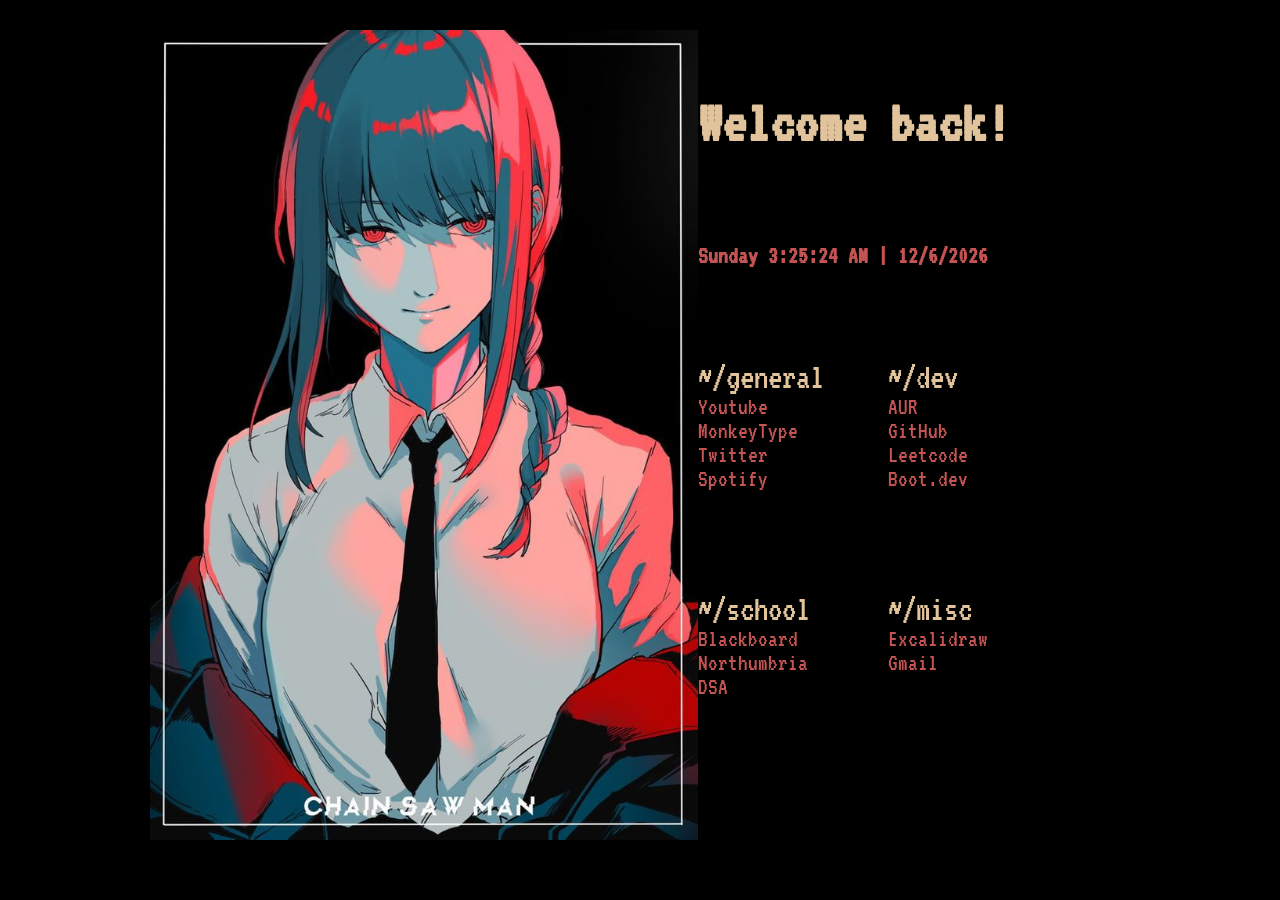
==== index.html @ 6bfe9e0e "Update index.html" ====
<!DOCTYPE html>
<html lang="en">
  <head>
    <meta charset="UTF-8" />
    <meta name="viewport" content="width=device-width, initial-scale=1.0" />
    <title>~/startpage</title>
    <link rel="stylesheet" href="style.css" />
  </head>
  <body>
    <div class="image-container">
      <img src="./makima.jpg" alt="makima" />
    </div>

    <nav>
      <h1 class="header-text">Welcome back!</h1>
      <h2 class="header-subtext" id="datetime">Day & Time | Date</h2>

      <ul>
        <li>~/general</li>
        <li><a href="https://www.youtube.com/">Youtube</a></li>
        <li><a href="https://monkeytype.com/">MonkeyType</a></li>
        <li><a href="https://twitter.com/?lang=en-gb">Twitter</a></li>
        <li><a href="https://open.spotify.com/">Spotify</a></li>
      </ul>
      <ul>
        <li>~/dev</li>
        <li><a href="https://aur.archlinux.org/packages">AUR</a></li>
        <li><a href="https://github.com/KyleDunbarDev">GitHub</a></li>
        <li><a href="https://leetcode.com/">Leetcode</a></li>
        <li><a href="https://www.boot.dev/">Boot.dev</a></li>
      </ul>
      <ul>
        <li>~/school</li>
        <li><a href="https://elp.northumbria.ac.uk">Blackboard</a></li>
        <li><a href="https://www.northumbria.ac.uk">Northumbria</a></li>
        <li>
          <a
            href="https://takeuforward.org/interviews/strivers-sde-sheet-top-coding-interview-problems/"
            >DSA</a
          >
        </li>
      </ul>
      <ul>
        <li>~/misc</li>
        <li><a href="https://excalidraw.com">Excalidraw</a></li>
        <li><a href="https://mail.google.com">Gmail</a></li>
      </ul>
    </nav>
    <script src="script.js"></script>
  </body>
</html>
---- style.css ----
/* GENERAL */
@import url("https://fonts.googleapis.com/css2?family=VT323&display=swap");

* {
  margin: 0;
  padding: 0;
  font-size: 24px;
}

body {
  font-family: "VT323", monospace;
  background-color: black;
  display: flex;
}

html {
  scroll-behavior: smooth;
  width: 1260px;
}

.image-container {
  width: auto;
  justify-content: center;
  flex: 1;
}
img {
  height: 90vh;
  width: auto;
  margin-left: 150px;
  margin-top: 30px;
}

nav {
  flex: 1;
  display: grid;
  /* gap: 50px; */
  grid-template-areas:
    "header header"
    "subheader subheader"
    "list1 list2"
    "list3 list4";
  grid-template-columns: 190px 190px;
  margin-top: 5vh;
  margin-bottom: 5vh;
}

h1 {
  color: #e2c49c;
  font-size: 2.5rem;
  padding-top: 2rem;

  grid-area: header;
}
h2 {
  color: #c45454;

  grid-area: subheader;
}
ul {
  width: 190px;
  gap: 0px;
  margin-bottom: 10px;
}
li {
  color: #e2c49c;
  text-decoration: none;
  list-style: none;
}
li:first-child {
  font-size: 1.5rem;
}

a {
  list-style: none;
  color: #c45454;
  text-decoration: none;
  justify-self: left;
}

a:hover {
  text-decoration: underline;
  text-underline-offset: 4px;
}
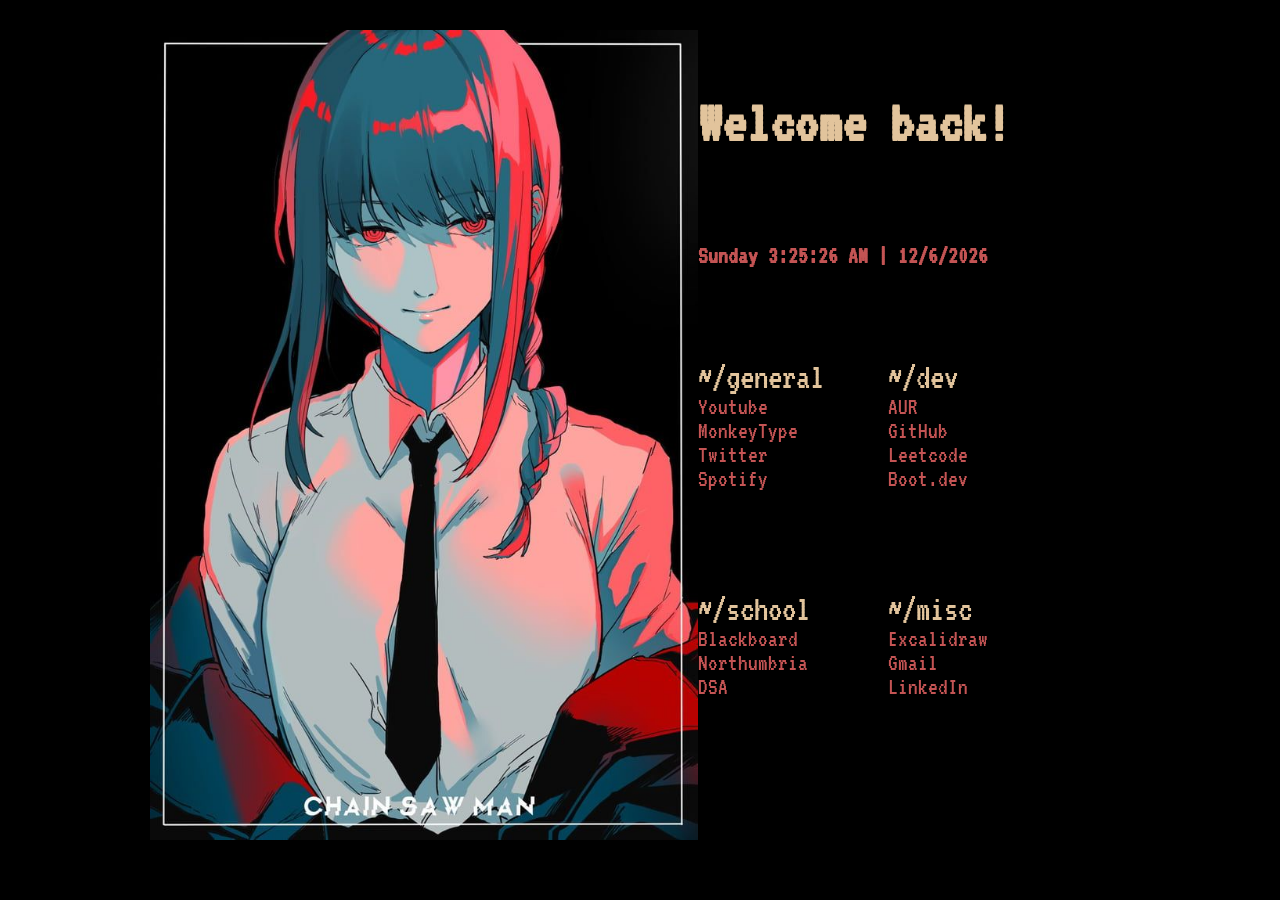
==== commit 14befbc9: "Update index.html" ====
--- a/index.html
+++ b/index.html
@@ -44,6 +44,11 @@
         <li>~/misc</li>
         <li><a href="https://excalidraw.com">Excalidraw</a></li>
         <li><a href="https://mail.google.com">Gmail</a></li>
+        <li>
+          <a href="https://www.linkedin.com/in/kyle-dunbar-220308318/"
+            >LinkedIn</a
+          >
+        </li>
       </ul>
     </nav>
     <script src="script.js"></script>
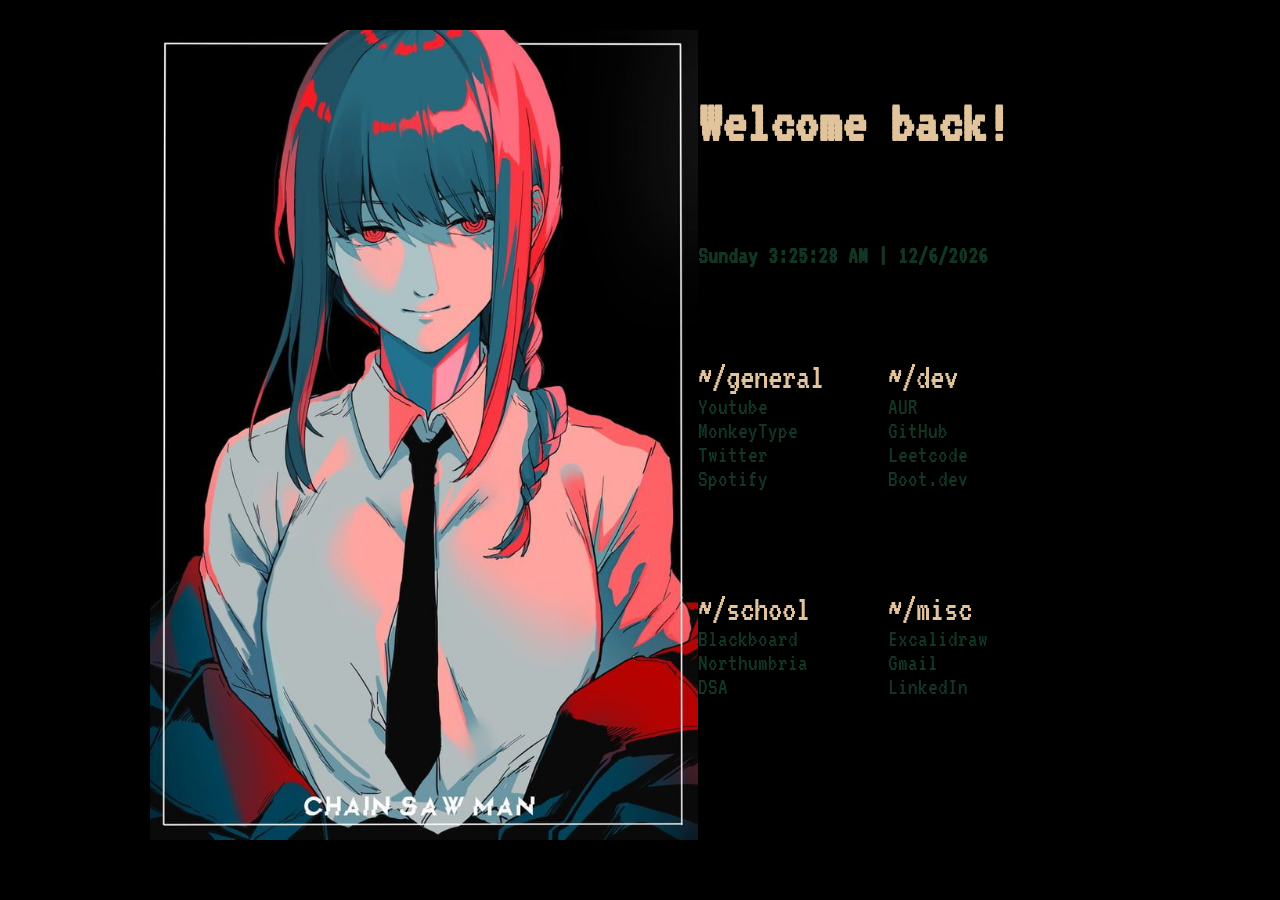
==== commit 37fb5c5a: "updates changed linkedin end point changed secondary colour" ====
--- a/index.html
+++ b/index.html
@@ -1,56 +1,54 @@
-<!DOCTYPE html>
+<!doctype html>
 <html lang="en">
-  <head>
-    <meta charset="UTF-8" />
-    <meta name="viewport" content="width=device-width, initial-scale=1.0" />
-    <title>~/startpage</title>
-    <link rel="stylesheet" href="style.css" />
-  </head>
-  <body>
-    <div class="image-container">
-      <img src="./makima.jpg" alt="makima" />
-    </div>
+    <head>
+        <meta charset="UTF-8" />
+        <meta name="viewport" content="width=device-width, initial-scale=1.0" />
+        <title>~/startpage</title>
+        <link rel="stylesheet" href="style.css" />
+    </head>
+    <body>
+        <div class="image-container">
+            <img src="./makima.jpg" alt="makima" />
+        </div>
 
-    <nav>
-      <h1 class="header-text">Welcome back!</h1>
-      <h2 class="header-subtext" id="datetime">Day & Time | Date</h2>
+        <nav>
+            <h1 class="header-text">Welcome back!</h1>
+            <h2 class="header-subtext" id="datetime">Day & Time | Date</h2>
 
-      <ul>
-        <li>~/general</li>
-        <li><a href="https://www.youtube.com/">Youtube</a></li>
-        <li><a href="https://monkeytype.com/">MonkeyType</a></li>
-        <li><a href="https://twitter.com/?lang=en-gb">Twitter</a></li>
-        <li><a href="https://open.spotify.com/">Spotify</a></li>
-      </ul>
-      <ul>
-        <li>~/dev</li>
-        <li><a href="https://aur.archlinux.org/packages">AUR</a></li>
-        <li><a href="https://github.com/KyleDunbarDev">GitHub</a></li>
-        <li><a href="https://leetcode.com/">Leetcode</a></li>
-        <li><a href="https://www.boot.dev/">Boot.dev</a></li>
-      </ul>
-      <ul>
-        <li>~/school</li>
-        <li><a href="https://elp.northumbria.ac.uk">Blackboard</a></li>
-        <li><a href="https://www.northumbria.ac.uk">Northumbria</a></li>
-        <li>
-          <a
-            href="https://takeuforward.org/interviews/strivers-sde-sheet-top-coding-interview-problems/"
-            >DSA</a
-          >
-        </li>
-      </ul>
-      <ul>
-        <li>~/misc</li>
-        <li><a href="https://excalidraw.com">Excalidraw</a></li>
-        <li><a href="https://mail.google.com">Gmail</a></li>
-        <li>
-          <a href="https://www.linkedin.com/in/kyle-dunbar-220308318/"
-            >LinkedIn</a
-          >
-        </li>
-      </ul>
-    </nav>
-    <script src="script.js"></script>
-  </body>
+            <ul>
+                <li>~/general</li>
+                <li><a href="https://www.youtube.com/">Youtube</a></li>
+                <li><a href="https://monkeytype.com/">MonkeyType</a></li>
+                <li><a href="https://twitter.com/?lang=en-gb">Twitter</a></li>
+                <li><a href="https://open.spotify.com/">Spotify</a></li>
+            </ul>
+            <ul>
+                <li>~/dev</li>
+                <li><a href="https://aur.archlinux.org/packages">AUR</a></li>
+                <li><a href="https://github.com/KyleDunbarDev">GitHub</a></li>
+                <li><a href="https://leetcode.com/">Leetcode</a></li>
+                <li><a href="https://www.boot.dev/">Boot.dev</a></li>
+            </ul>
+            <ul>
+                <li>~/school</li>
+                <li><a href="https://elp.northumbria.ac.uk">Blackboard</a></li>
+                <li><a href="https://www.northumbria.ac.uk">Northumbria</a></li>
+                <li>
+                    <a
+                        href="https://takeuforward.org/interviews/strivers-sde-sheet-top-coding-interview-problems/"
+                        >DSA</a
+                    >
+                </li>
+            </ul>
+            <ul>
+                <li>~/misc</li>
+                <li><a href="https://excalidraw.com">Excalidraw</a></li>
+                <li><a href="https://mail.google.com">Gmail</a></li>
+                <li>
+                    <a href="https://www.linkedin.com/jobs/">LinkedIn</a>
+                </li>
+            </ul>
+        </nav>
+        <script src="script.js"></script>
+    </body>
 </html>
--- a/style.css
+++ b/style.css
@@ -2,82 +2,84 @@
 @import url("https://fonts.googleapis.com/css2?family=VT323&display=swap");
 
 * {
-  margin: 0;
-  padding: 0;
-  font-size: 24px;
+    margin: 0;
+    padding: 0;
+    font-size: 24px;
 }
 
 body {
-  font-family: "VT323", monospace;
-  background-color: black;
-  display: flex;
+    font-family: "VT323", monospace;
+    background-color: black;
+    display: flex;
 }
 
 html {
-  scroll-behavior: smooth;
-  width: 1260px;
+    scroll-behavior: smooth;
+    width: 1260px;
 }
 
 .image-container {
-  width: auto;
-  justify-content: center;
-  flex: 1;
+    width: auto;
+    justify-content: center;
+    flex: 1;
 }
 img {
-  height: 90vh;
-  width: auto;
-  margin-left: 150px;
-  margin-top: 30px;
+    height: 90vh;
+    width: auto;
+    margin-left: 150px;
+    margin-top: 30px;
 }
 
 nav {
-  flex: 1;
-  display: grid;
-  /* gap: 50px; */
-  grid-template-areas:
-    "header header"
-    "subheader subheader"
-    "list1 list2"
-    "list3 list4";
-  grid-template-columns: 190px 190px;
-  margin-top: 5vh;
-  margin-bottom: 5vh;
+    flex: 1;
+    display: grid;
+    /* gap: 50px; */
+    grid-template-areas:
+        "header header"
+        "subheader subheader"
+        "list1 list2"
+        "list3 list4";
+    grid-template-columns: 190px 190px;
+    margin-top: 5vh;
+    margin-bottom: 5vh;
 }
 
 h1 {
-  color: #e2c49c;
-  font-size: 2.5rem;
-  padding-top: 2rem;
+    color: #e2c49c;
+    font-size: 2.5rem;
+    padding-top: 2rem;
 
-  grid-area: header;
+    grid-area: header;
 }
 h2 {
-  color: #c45454;
+    /*color: #c45454;*/
+    color: rgb(18, 53, 36);
 
-  grid-area: subheader;
+    grid-area: subheader;
 }
 ul {
-  width: 190px;
-  gap: 0px;
-  margin-bottom: 10px;
+    width: 190px;
+    gap: 0px;
+    margin-bottom: 10px;
 }
 li {
-  color: #e2c49c;
-  text-decoration: none;
-  list-style: none;
+    color: #e2c49c;
+    text-decoration: none;
+    list-style: none;
 }
 li:first-child {
-  font-size: 1.5rem;
+    font-size: 1.5rem;
 }
 
 a {
-  list-style: none;
-  color: #c45454;
-  text-decoration: none;
-  justify-self: left;
+    list-style: none;
+    /*color: #c45454;*/
+    color: rgb(18, 53, 36);
+    text-decoration: none;
+    justify-self: left;
 }
 
 a:hover {
-  text-decoration: underline;
-  text-underline-offset: 4px;
+    text-decoration: underline;
+    text-underline-offset: 4px;
 }
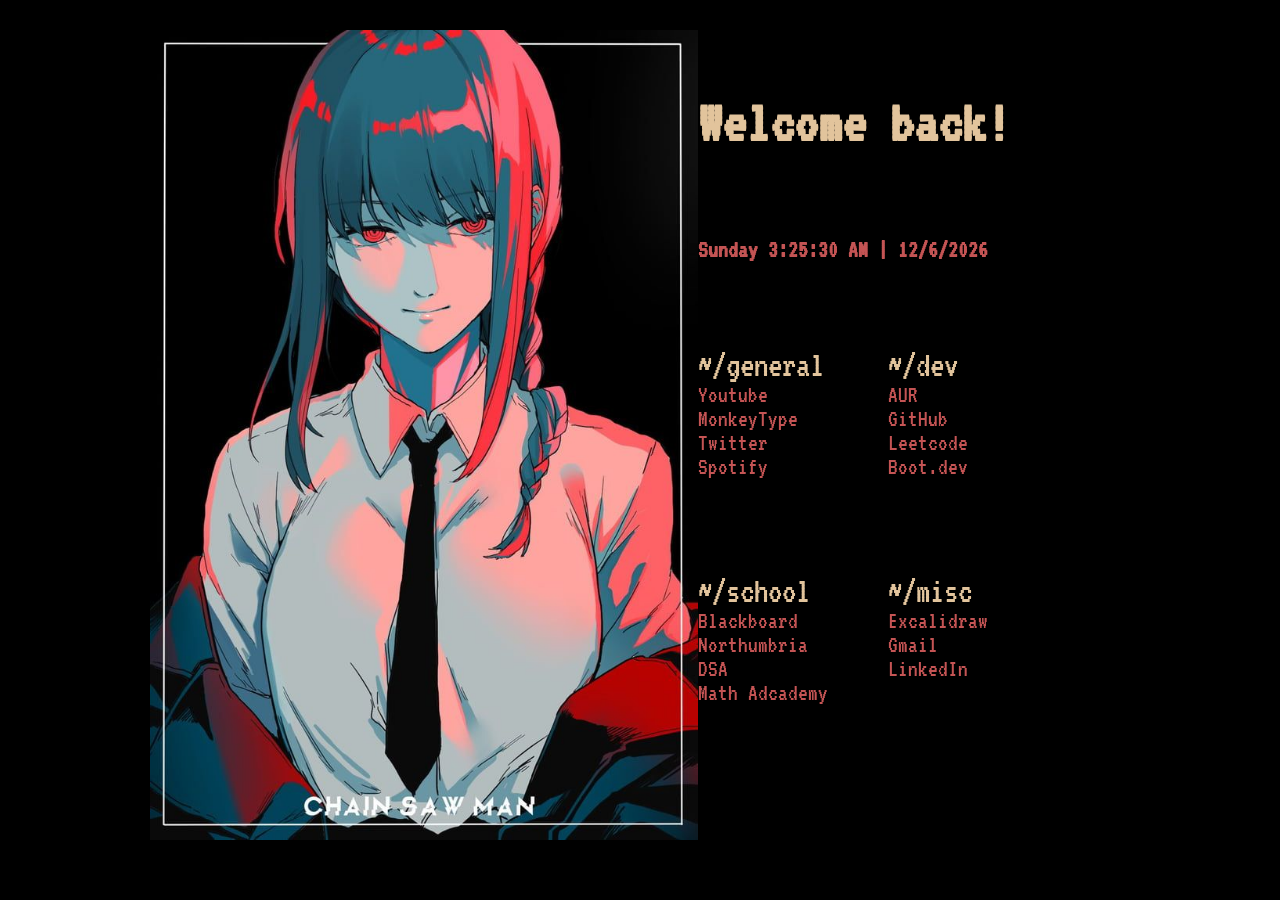
==== commit 0814a0d1: "added math academy" ====
--- a/index.html
+++ b/index.html
@@ -39,6 +39,9 @@
                         >DSA</a
                     >
                 </li>
+                <li>
+                    <a href="https://www.mathacademy.com/">Math Adcademy</a>
+                </li>
             </ul>
             <ul>
                 <li>~/misc</li>
--- a/style.css
+++ b/style.css
@@ -52,8 +52,7 @@
     grid-area: header;
 }
 h2 {
-    /*color: #c45454;*/
-    color: rgb(18, 53, 36);
+    color: #c45454;
 
     grid-area: subheader;
 }
@@ -73,8 +72,7 @@
 
 a {
     list-style: none;
-    /*color: #c45454;*/
-    color: rgb(18, 53, 36);
+    color: #c45454;
     text-decoration: none;
     justify-self: left;
 }
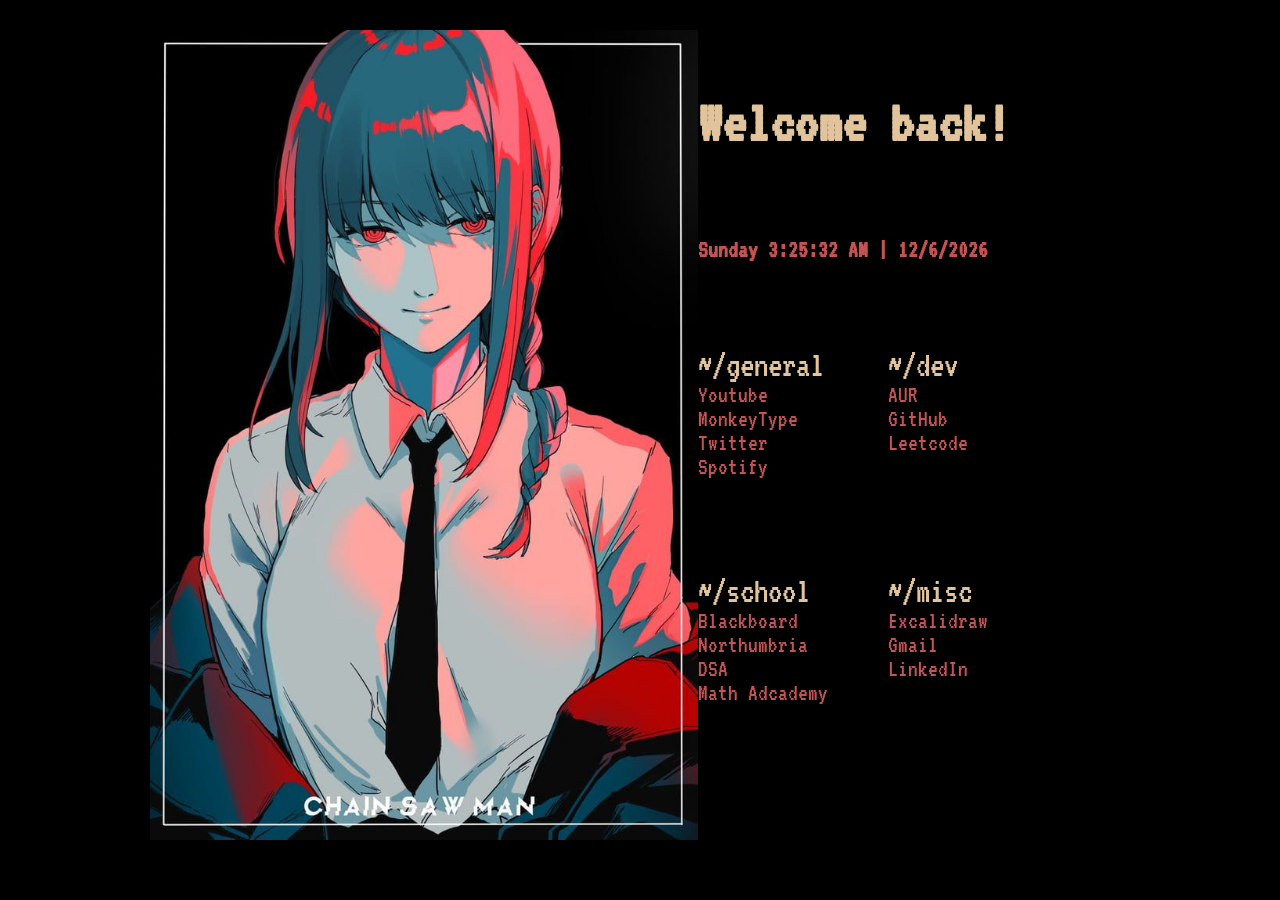
==== commit 28911d03: "update links" ====
--- a/index.html
+++ b/index.html
@@ -27,12 +27,15 @@
                 <li><a href="https://aur.archlinux.org/packages">AUR</a></li>
                 <li><a href="https://github.com/KyleDunbarDev">GitHub</a></li>
                 <li><a href="https://leetcode.com/">Leetcode</a></li>
-                <li><a href="https://www.boot.dev/">Boot.dev</a></li>
             </ul>
             <ul>
                 <li>~/school</li>
                 <li><a href="https://elp.northumbria.ac.uk">Blackboard</a></li>
-                <li><a href="https://www.northumbria.ac.uk">Northumbria</a></li>
+                <li>
+                    <a href="https://myportal.northumbria.ac.uk/"
+                        >Northumbria</a
+                    >
+                </li>
                 <li>
                     <a
                         href="https://takeuforward.org/interviews/strivers-sde-sheet-top-coding-interview-problems/"
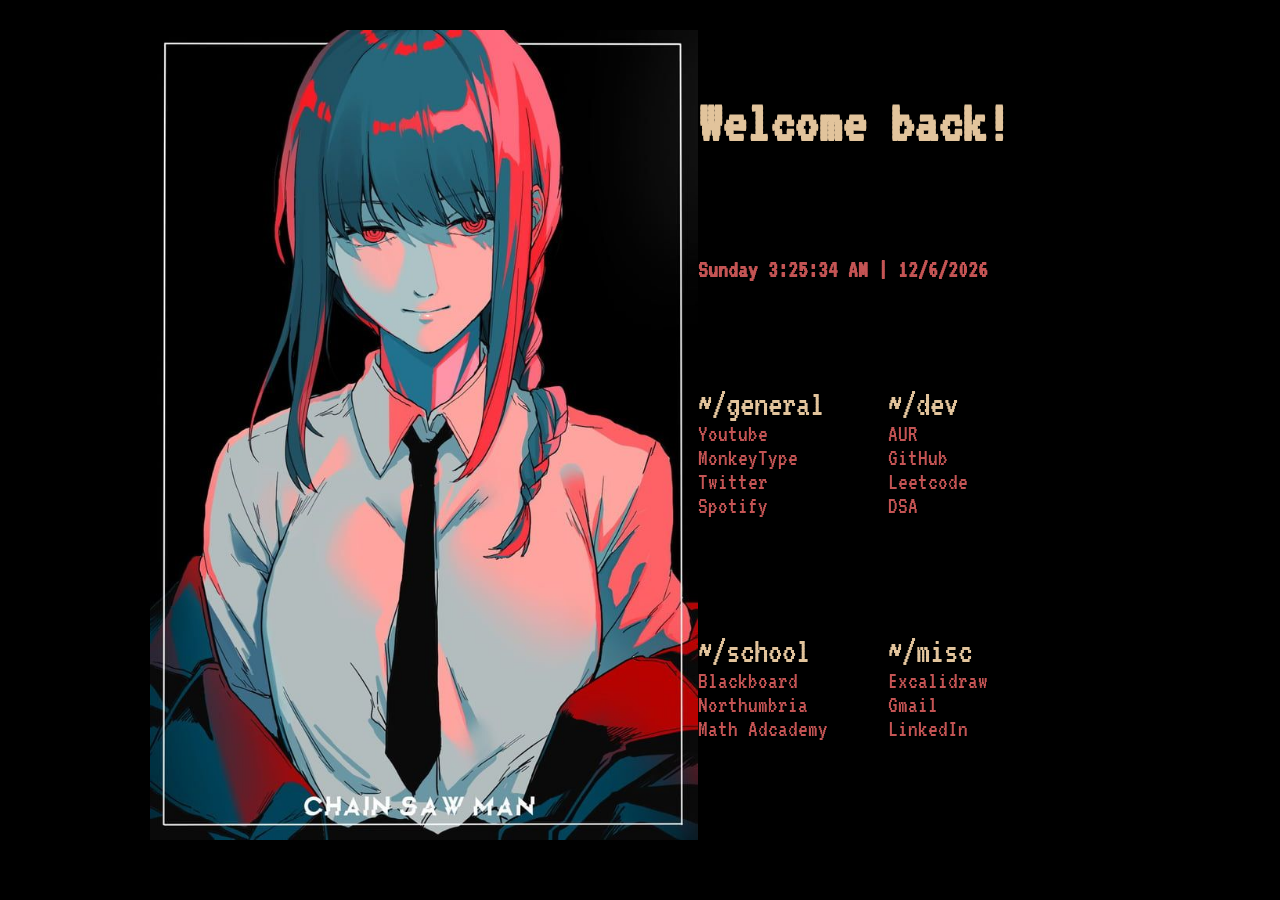
==== commit 007aa67d: "update sites + styling" ====
--- a/index.html
+++ b/index.html
@@ -27,6 +27,12 @@
                 <li><a href="https://aur.archlinux.org/packages">AUR</a></li>
                 <li><a href="https://github.com/KyleDunbarDev">GitHub</a></li>
                 <li><a href="https://leetcode.com/">Leetcode</a></li>
+                <li>
+                    <a
+                        href="https://takeuforward.org/interviews/strivers-sde-sheet-top-coding-interview-problems/"
+                        >DSA</a
+                    >
+                </li>
             </ul>
             <ul>
                 <li>~/school</li>
@@ -34,12 +40,6 @@
                 <li>
                     <a href="https://myportal.northumbria.ac.uk/"
                         >Northumbria</a
-                    >
-                </li>
-                <li>
-                    <a
-                        href="https://takeuforward.org/interviews/strivers-sde-sheet-top-coding-interview-problems/"
-                        >DSA</a
                     >
                 </li>
                 <li>
--- a/style.css
+++ b/style.css
@@ -11,6 +11,8 @@
     font-family: "VT323", monospace;
     background-color: black;
     display: flex;
+    width: 100vw;
+    height: 100vh;
 }
 
 html {
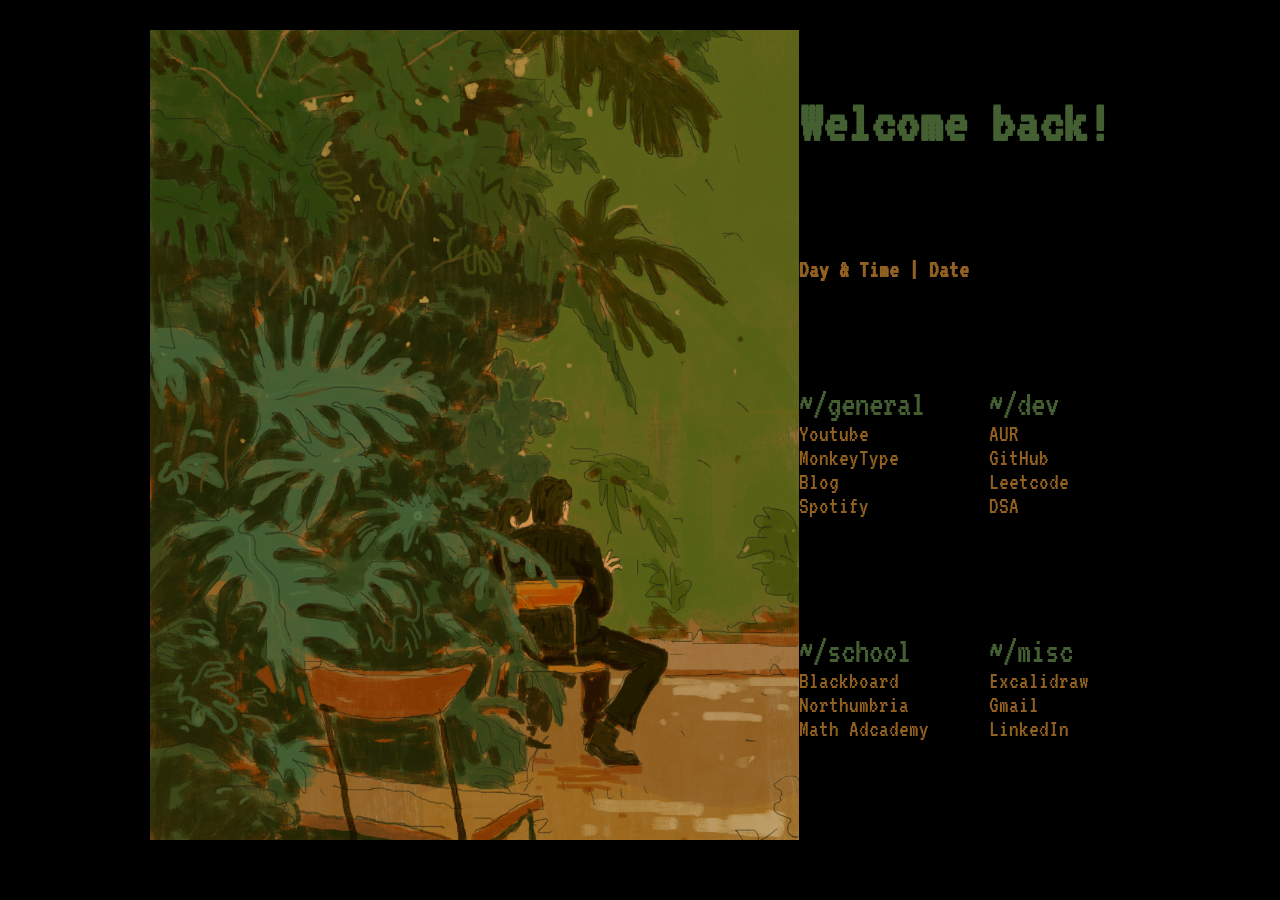
==== commit f9d33c57: "colours" ====
--- a/index.html
+++ b/index.html
@@ -8,7 +8,7 @@
     </head>
     <body>
         <div class="image-container">
-            <img src="./makima.jpg" alt="makima" />
+            <img src="./leafy_bench.jpg" alt="leafy bench" />
         </div>
 
         <nav>
@@ -19,7 +19,7 @@
                 <li>~/general</li>
                 <li><a href="https://www.youtube.com/">Youtube</a></li>
                 <li><a href="https://monkeytype.com/">MonkeyType</a></li>
-                <li><a href="https://twitter.com/?lang=en-gb">Twitter</a></li>
+                <li><a href="https://kyledunbar.dev">Blog</a></li>
                 <li><a href="https://open.spotify.com/">Spotify</a></li>
             </ul>
             <ul>
--- a/style.css
+++ b/style.css
@@ -1,5 +1,15 @@
 /* GENERAL */
 @import url("https://fonts.googleapis.com/css2?family=VT323&display=swap");
+
+:root {
+    /* Makima */
+    /* --heading-color: #e2c49c; */
+    /* --body-color: #c45454; */
+
+    /* Leafy Bench */
+    --heading-color: #445f32;
+    --body-color: #926121;
+}
 
 * {
     margin: 0;
@@ -47,14 +57,14 @@
 }
 
 h1 {
-    color: #e2c49c;
+    color: var(--heading-color);
     font-size: 2.5rem;
     padding-top: 2rem;
 
     grid-area: header;
 }
 h2 {
-    color: #c45454;
+    color: var(--body-color);
 
     grid-area: subheader;
 }
@@ -64,7 +74,7 @@
     margin-bottom: 10px;
 }
 li {
-    color: #e2c49c;
+    color: var(--heading-color);
     text-decoration: none;
     list-style: none;
 }
@@ -74,7 +84,7 @@
 
 a {
     list-style: none;
-    color: #c45454;
+    color: var(--body-color);
     text-decoration: none;
     justify-self: left;
 }
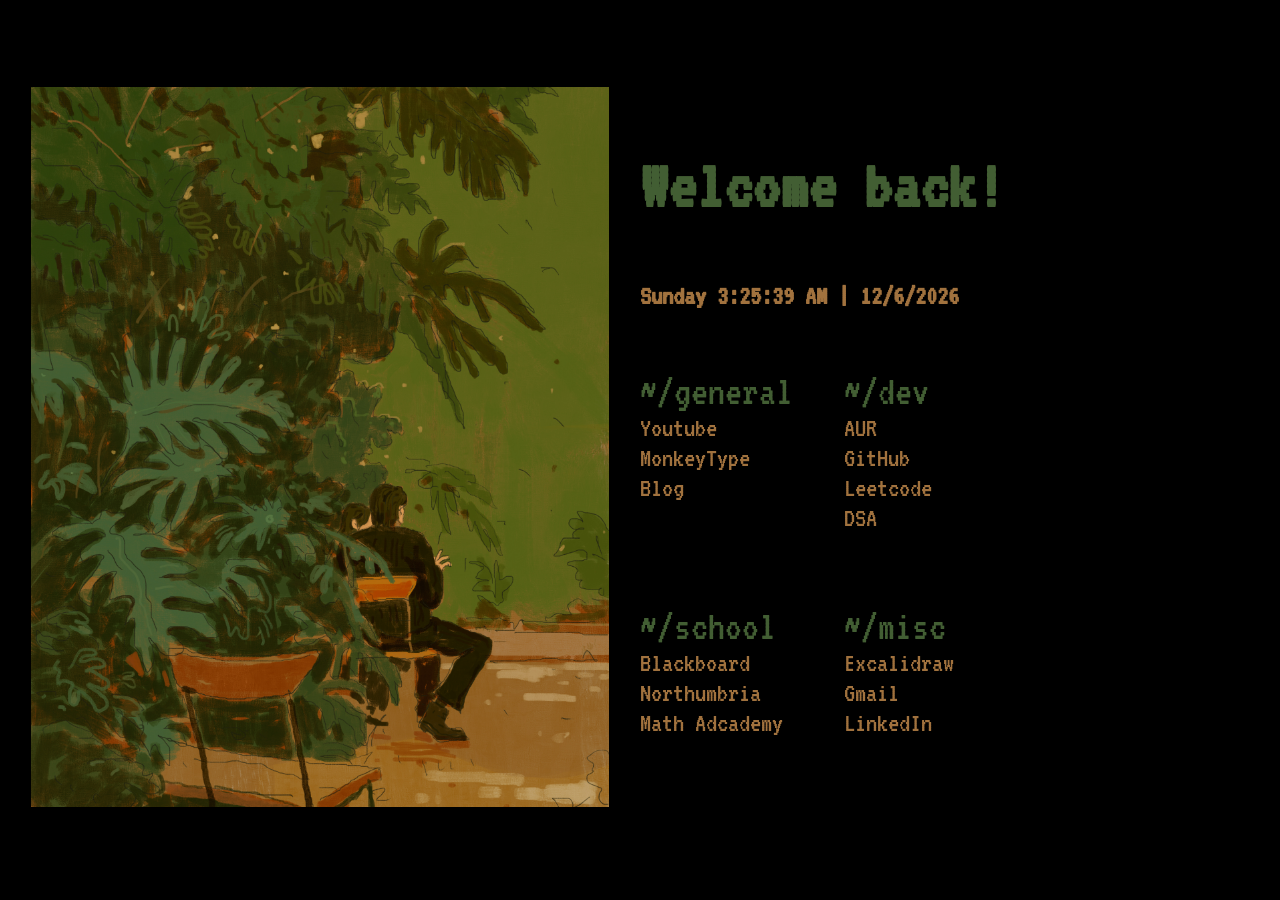
==== commit 2d1e09a7: "layout improvements" ====
--- a/index.html
+++ b/index.html
@@ -20,7 +20,6 @@
                 <li><a href="https://www.youtube.com/">Youtube</a></li>
                 <li><a href="https://monkeytype.com/">MonkeyType</a></li>
                 <li><a href="https://kyledunbar.dev">Blog</a></li>
-                <li><a href="https://open.spotify.com/">Spotify</a></li>
             </ul>
             <ul>
                 <li>~/dev</li>
--- a/style.css
+++ b/style.css
@@ -7,14 +7,17 @@
     /* --body-color: #c45454; */
 
     /* Leafy Bench */
-    --heading-color: #445f32;
-    --body-color: #926121;
+    --heading-color: #425e33;
+    --body-color: #a1723e;
 }
 
 * {
     margin: 0;
     padding: 0;
-    font-size: 24px;
+    font-size: 28px;
+}
+html {
+    scroll-behavior: smooth;
 }
 
 body {
@@ -23,23 +26,19 @@
     display: flex;
     width: 100vw;
     height: 100vh;
-}
-
-html {
-    scroll-behavior: smooth;
-    width: 1260px;
+    align-content: center;
+    align-items: center;
 }
 
 .image-container {
+    flex: 1;
     width: auto;
-    justify-content: center;
-    flex: 1;
+    align-content: center;
+    text-align: center;
 }
 img {
-    height: 90vh;
+    height: 80vh;
     width: auto;
-    margin-left: 150px;
-    margin-top: 30px;
 }
 
 nav {
@@ -51,25 +50,23 @@
         "subheader subheader"
         "list1 list2"
         "list3 list4";
-    grid-template-columns: 190px 190px;
     margin-top: 5vh;
     margin-bottom: 5vh;
+    height: 80vh;
+    justify-content: start;
+    align-content: space-evenly;
 }
 
 h1 {
+    grid-area: header;
     color: var(--heading-color);
     font-size: 2.5rem;
-    padding-top: 2rem;
-
-    grid-area: header;
 }
 h2 {
+    grid-area: subheader;
     color: var(--body-color);
-
-    grid-area: subheader;
 }
 ul {
-    width: 190px;
     gap: 0px;
     margin-bottom: 10px;
 }
@@ -77,6 +74,7 @@
     color: var(--heading-color);
     text-decoration: none;
     list-style: none;
+    margin-bottom: 2px;
 }
 li:first-child {
     font-size: 1.5rem;
